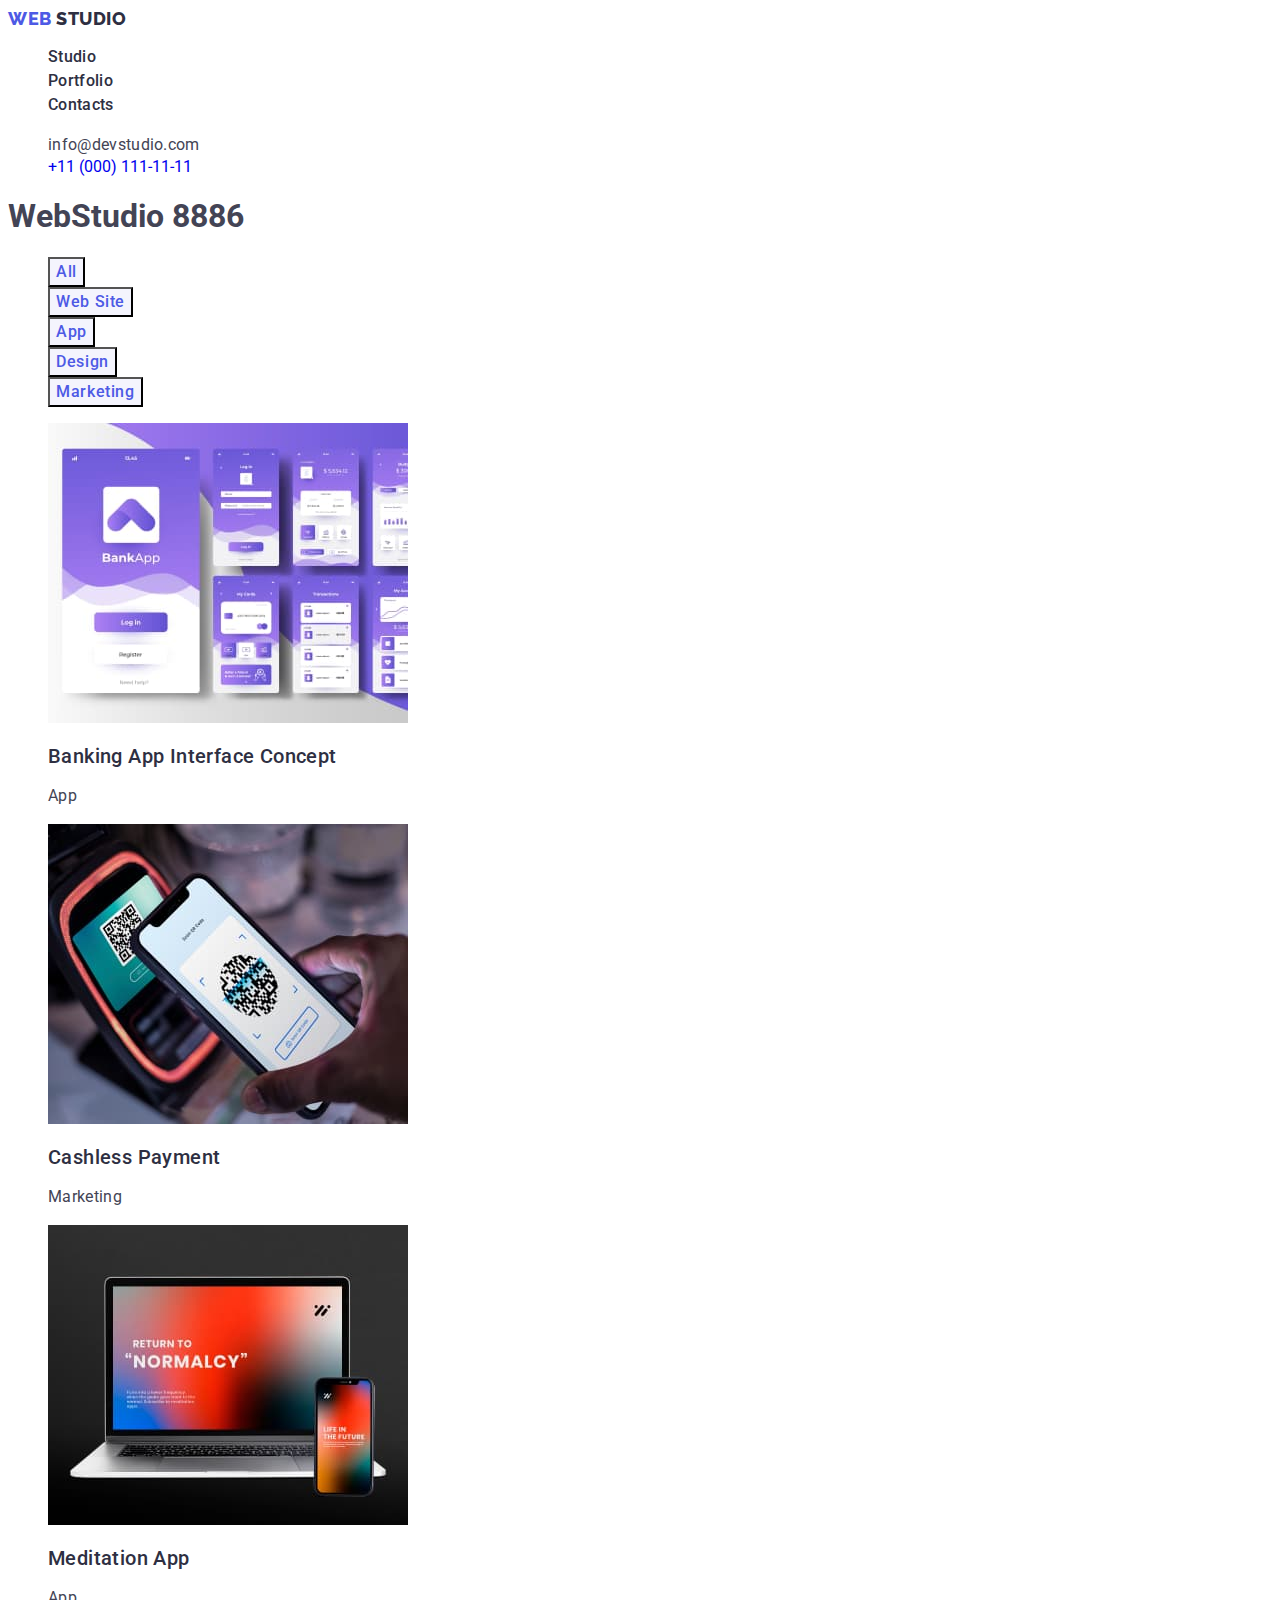
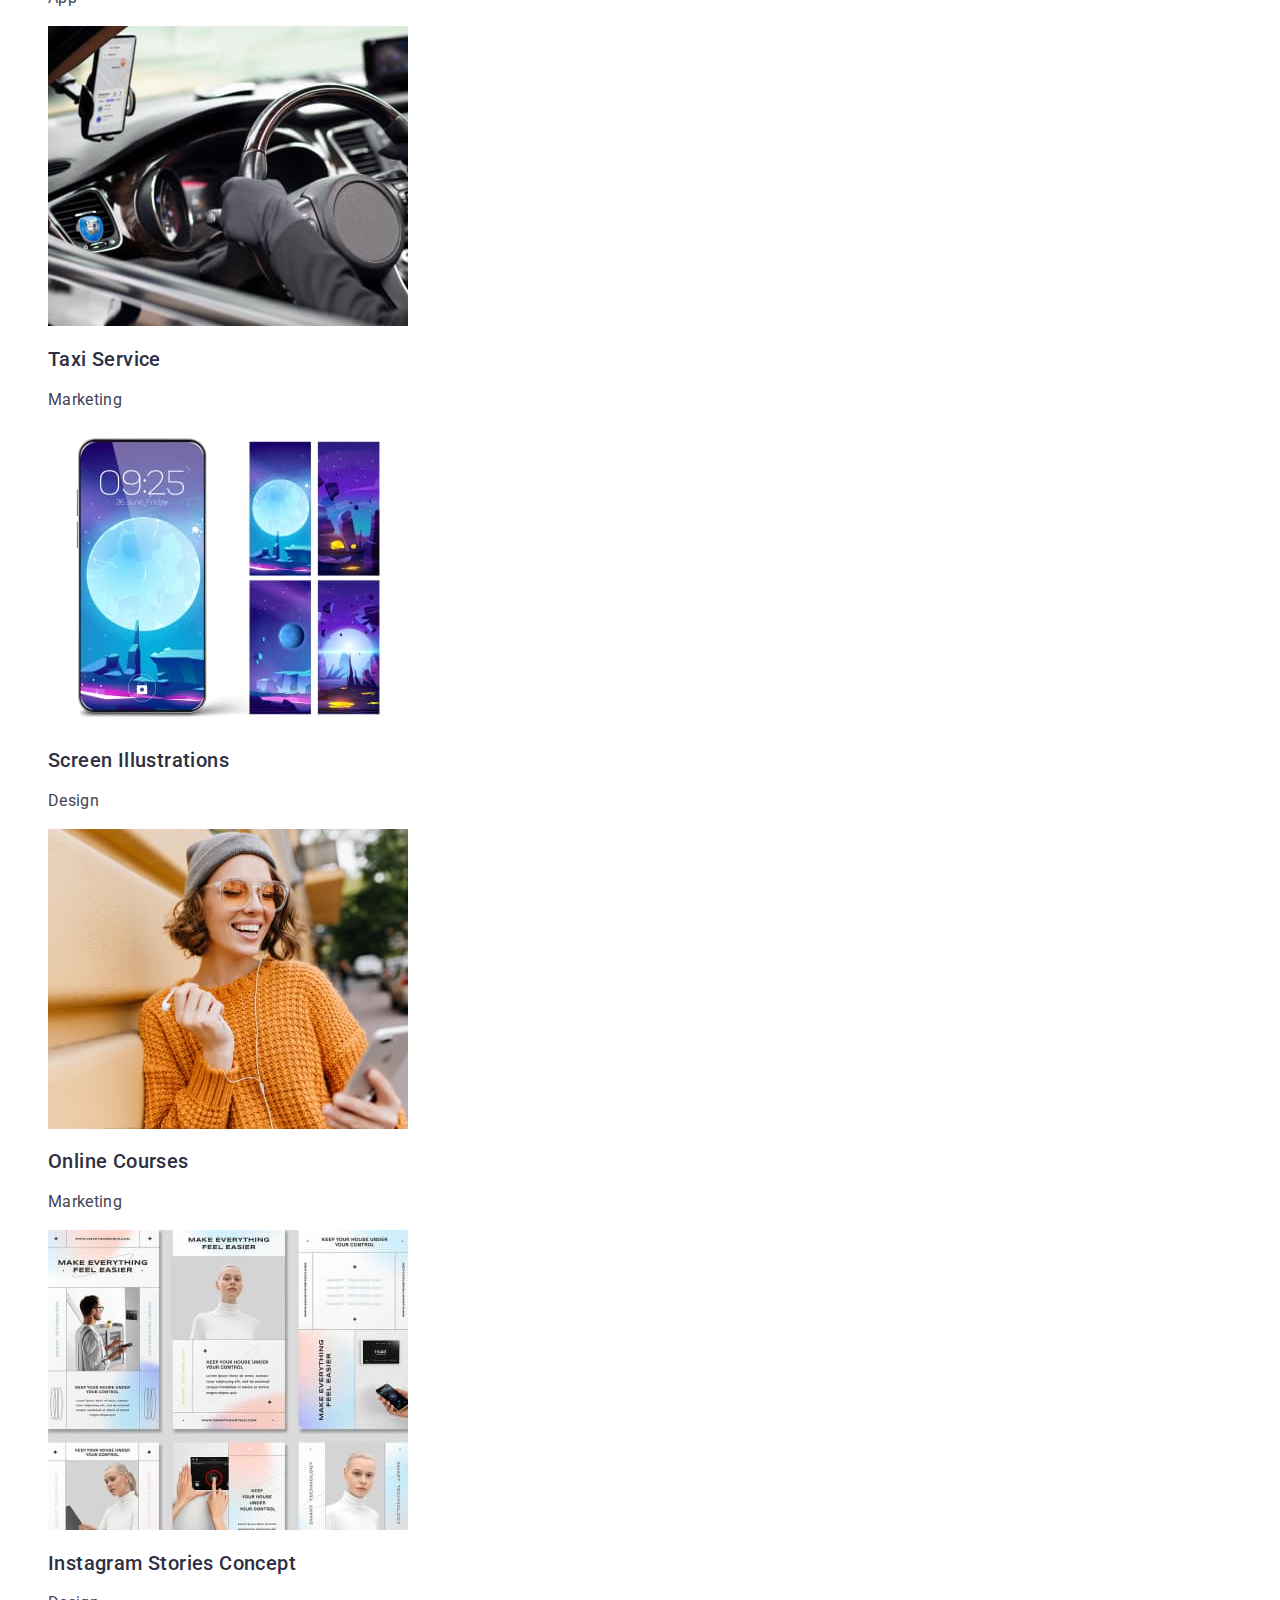
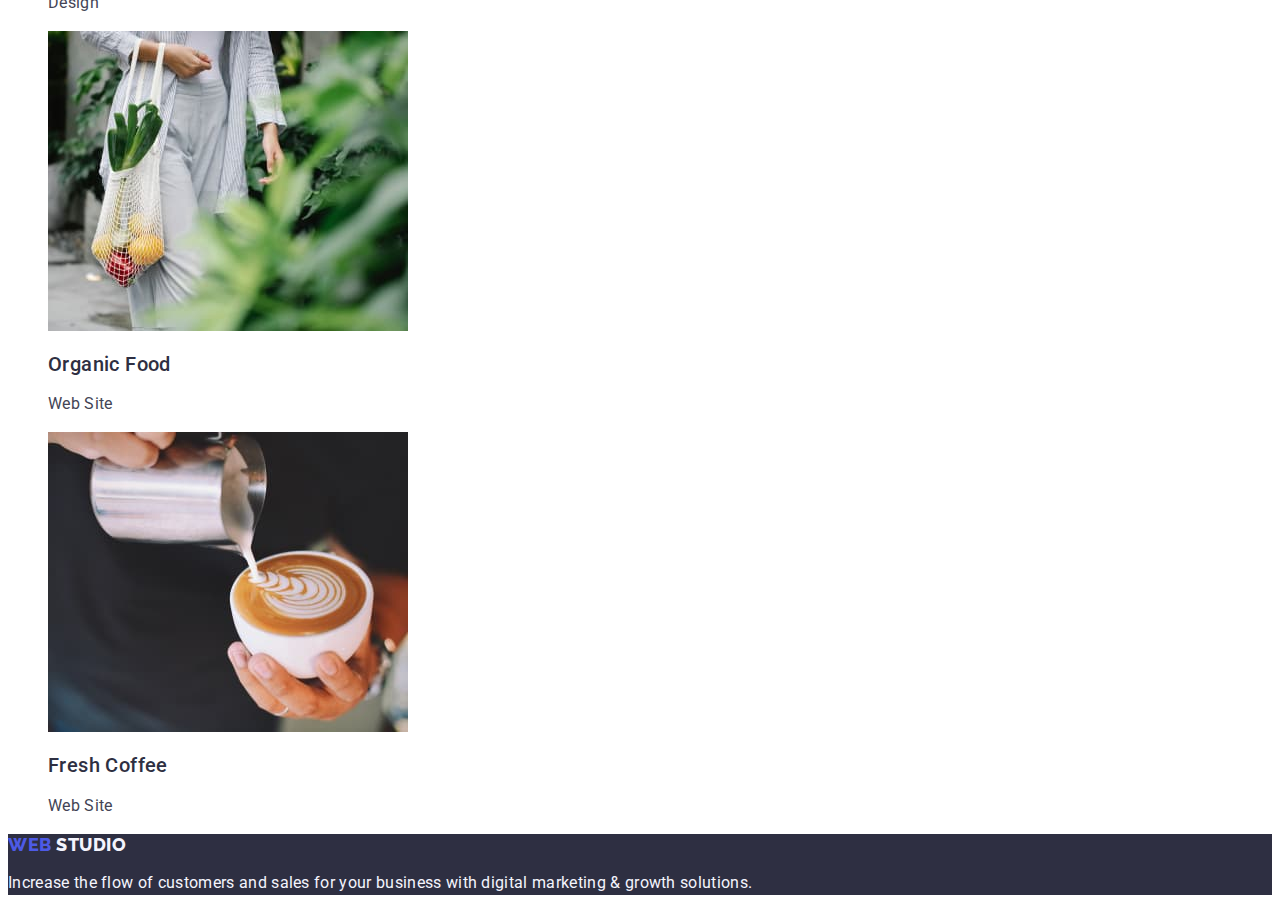
==== portfolio.html @ 1e16ace7 "Initial commit" ====
<!DOCTYPE html>
<html lang="en">
  <head>
    <meta charset="UTF-8" />
    <meta name="viewport" content="width=device-width, initial-scale=1.0" />
    <title>Portfolio</title>
    <link rel="preconnect" href="https://fonts.googleapis.com" />
    <link rel="preconnect" href="https://fonts.gstatic.com" crossorigin />
    <link
      href="https://fonts.googleapis.com/css2?family=Raleway:wght@800&family=Roboto:wght@400;500;700&display=swap"
      rel="stylesheet"
    />
    <link rel="stylesheet" href="./css/styles.css" />
  </head>
  <body>
    <header class="page-heder">
      <nav class="pege-nav">
        <a class="link logo" href="">Web <span class="span">Studio</span></a>
        <ul class="list menu">
          <li class="men-item">
            <a class="link menu-link" href="./index.html">Studio</a>
          </li>
          <li class="men-item">
            <a class="link menu-link" href="./portfolio.html">Portfolio</a>
          </li>
          <li class="men-item">
            <a class="link menu-link" href="">Contacts</a>
          </li>
        </ul>
      </nav>
      <address class="address">
        <ul class="list menu">
          <li>
            <a class="link contact-mail" href="mailto:info@devstudio.com"
              >info@devstudio.com</a
            >
          </li>
          <li>
            <a class="link contact-phone" href="tel:+110001111111"
              >+11 (000) 111-11-11</a
            >
          </li>
        </ul>
      </address>
    </header>

    <main>
      <section>
        <h1>WebStudio 8886</h1>
        <ul class="list">
          <li class="modal">
            <button class="modal-btn" type="button">All</button>
          </li>
          <li class="modal">
            <button class="modal-btn" type="button">Web Site</button>
          </li>
          <li class="modal">
            <button class="modal-btn" type="button">App</button>
          </li>
          <li class="modal">
            <button class="modal-btn" type="button">Design</button>
          </li>
          <li class="modal">
            <button class="modal-btn" type="button">Marketing</button>
          </li>
        </ul>
        <ul class="list">
          <li>
            <a class="link" href=""
              ><img
                src="./images/img12.jpg"
                alt="Banking App Interface Concept"
                width="360"
                height="300"
              />
              <h2 class="abcd">Banking App Interface Concept</h2>
              <p class="abcdef">App</p></a
            >
          </li>
          <li>
            <a class="link" href=""
              ><img
                src="./images/img22.jpg"
                alt="Cashless Payment"
                width="360"
                height="300"
              />
              <h2 class="abcd">Cashless Payment</h2>
              <p class="abcdef">Marketing</p></a
            >
          </li>
          <li>
            <a class="link" href=""
              ><img
                src="./images/img32.jpg"
                alt="Meditation App"
                width="360"
                height="300"
              />
              <h2 class="abcd">Meditation App</h2>
              <p class="abcdef">App</p></a
            >
          </li>
          <li>
            <a class="link" href=""
              ><img
                src="./images/img42.jpg"
                alt="Taxi Service"
                width="360"
                height="300"
              />
              <h2 class="abcd">Taxi Service</h2>
              <p class="abcdef">Marketing</p></a
            >
          </li>
          <li>
            <a class="link" href=""
              ><img
                src="./images/img52.jpg"
                alt="Screen Illustrations"
                width="360"
                height="300"
              />
              <h2 class="abcd">Screen Illustrations</h2>
              <p class="abcdef">Design</p></a
            >
          </li>
          <li>
            <a class="link" href=""
              ><img
                src="./images/img62.jpg"
                alt="Online Courses"
                width="360"
                height="300"
              />
              <h2 class="abcd">Online Courses</h2>
              <p class="abcdef">Marketing</p></a
            >
          </li>
          <li>
            <a class="link" href=""
              ><img
                src="./images/img72.jpg"
                alt="Instagram Stories Concept"
                width="360"
                height="300"
              />
              <h2 class="abcd">Instagram Stories Concept</h2>
              <p class="abcdef">Design</p></a
            >
          </li>
          <li>
            <a class="link" href=""
              ><img
                src="./images/img82.jpg"
                alt="Organic Food"
                width="360"
                height="300"
              />
              <h2 class="abcd">Organic Food</h2>
              <p class="abcdef">Web Site</p></a
            >
          </li>
          <li>
            <a class="link" href=""
              ><img
                src="./images/img92.jpg"
                alt="Fresh Coffee"
                width="360"
                height="300"
              />
              <h2 class="abcd">Fresh Coffee</h2>
              <p class="abcdef">Web Site</p></a
            >
          </li>
        </ul>
      </section>
    </main>

    <footer class="footer-color">
      <a class="link footer-logo" href=""
        >Web <span class="footer-span">Studio</span></a
      >
      <p class="footer-text">
        Increase the flow of customers and sales for your business with digital
        marketing & growth solutions.
      </p>
    </footer>
  </body>
</html>
---- css/styles.css ----
:root {
    --accent-color: #2e2f42;
}

.list {
    list-style: none;
}

.link {
    text-decoration: none;
}

body {
    font-family: Roboto, sans-serif;
    color: var(--slate, #434455);
    background-color: #FFFFFF;
}

.page-heder {
    
}

.page-nav {
     
}

.section-color {
    background: var(--navyblue, #2E2F42);
}

.hhh-van {
    color: var(--white, #FFF);
        text-align: center;
    
        /* Header 1 */
        font-size: 56px;
        font-family: Roboto, sans-serif
        font-weight: 700;
        line-height: 1.07;
        letter-spacing: 1.12px;
}

.button-van {
color: var(--white, #FFF);
    background: var(--iris, #4D5AE5);

    /* Button Text */
    font-family: inherit;
    font-size: 16px;
    font-weight: 500;
    line-height: 1.5;
    letter-spacing: 0.64px;
    cursor: pointer;
      
}

.button-van:hover,
.button-van:focus {
background-color: #404BBF;
}

.hhh-tu {
color: var(--navyblue, #2E2F42);

    /* Header 3 */
    font-size: 20px;
    font-weight: 500;
    line-height: 1.2;
    letter-spacing: 0.4px;
}

.ppp-tu {
color: var(--slate, #434455);

    /* Body */
    font-size: 16px;
    line-height: 1.5;
    letter-spacing: 0.32px;
}

.hhh-fri {
    color: var(--navyblue, #2E2F42);
        text-align: center;
    
        /* Header 2 */
        font-size: 36px;
        font-weight: 700;
        line-height: 1.11;
        letter-spacing: 0.72px;
        text-transform: capitalize;
}

.section-fo {
    background: var(--cloud, #F4F4FD);
}

.foto-color {
        background: var(--white, #FFF);
}

.logo {
color: var(--iris, #4D5AE5);
    font-size: 18px;
    font-family: Raleway, sans-serif;
    font-weight: 800;
    line-height: 1.17;
    letter-spacing: 0.54px;
    text-transform: uppercase;
}

.span {
    color: var(--navyblue, #2E2F42);
        font-size: 18px;
        font-family: Raleway, sans-serif;
        font-weight: 800;
        line-height: 1.17;
        letter-spacing: 0.54px;
        text-transform: uppercase;
}

.menu-item {
color: var(--navyblue, #2E2F42);

    /* Body Medium */
    font-size: 16px;
    font-family: Roboto, sans-serif;
    font-weight: 500;
    line-height: 1.5;
    letter-spacing: 0.32px;
    
}

.address {
    font-style: normal;
}

.menu-link {
    color: var(--navyblue, #2E2F42);
    
        /* Body Medium */
        font-size: 16px;
        font-family: Roboto, sans-serif;
        font-weight: 500;
        line-height: 1.5;
        letter-spacing: 0.32px;
        
}

.link-logo {
color: var(--navyblue, #2E2F42);
    font-size: 18px;
    font-family: Raleway, sans-serif;
    font-weight: 800;
    line-height: 1.5;
    letter-spacing: 0.54px;
    text-transform: uppercase;
}

.contact-mail {
    color: var(--slate, #434455);
    
        /* Body */
        font-size: 16px;
        font-family: Roboto, sans-serif;
        line-height: 1.5;
        letter-spacing: 0.32px;
}

.contact-phon {
    color: var(--slate, #434455);
    
        /* Body */
        font-size: 16px;
        font-family: Roboto;
        line-height: 1.5;
        letter-spacing: 0.32px;
}

.modal-btn {
color: var(--white, #4d5ae5);

    /* Button Text */
    font-family: inherit;
    font-size: 16px;
    font-weight: 500;
    line-height: 1.5;
    letter-spacing: 0.64px;
        background-color: #F4F4FD;
        cursor: pointer;
}

.abcd {
    color: var(--navyblue, #2E2F42);
    
        /* Header 3 */
        font-size: 20px;
        font-family: Roboto;
        font-weight: 500;
        line-height: 1.2;
        letter-spacing: 0.4px;
}

.abcdef {
    color: var(--slate, #434455);
    
        /* Body */
        font-size: 16px;
        font-family: Roboto;
        line-height: 1.5;
        letter-spacing: 0.32px;
}

.footer-color {
    background: var(--navyblue, #2E2F42);
}

.footer-logo {
    color: var(--iris, #4D5AE5);
        font-size: 18px;
        font-family: Raleway, sans-serif;
        font-weight: 800;
        line-height: 1.17;
        letter-spacing: 0.54px;
        text-transform: uppercase;
}

.footer-span {
    color: var(--cloud, #F4F4FD);
        font-size: 18px;
        font-family: Raleway, sans-serif;
        font-weight: 800;
        line-height: 1.17;
        letter-spacing: 0.54px;
        text-transform: uppercase;
}

.footer-text {
    color: var(--cloud, #F4F4FD);
    
        /* Body */
        font-size: 16px;
        font-family: Roboto, sans-serif;
        line-height: 1.5;
        letter-spacing: 0.32px;
}

.modal-btn:hover,
.modal-btn:focus {
    color: #FFFFFF;
    background-color: #404BBF;
    
}

.menu-link:hover,
.menu-link:focus {
    color: #404BBF;
}

.contact-mail:hover,
.contact-mail:focus {
    color: #404BBF;
}
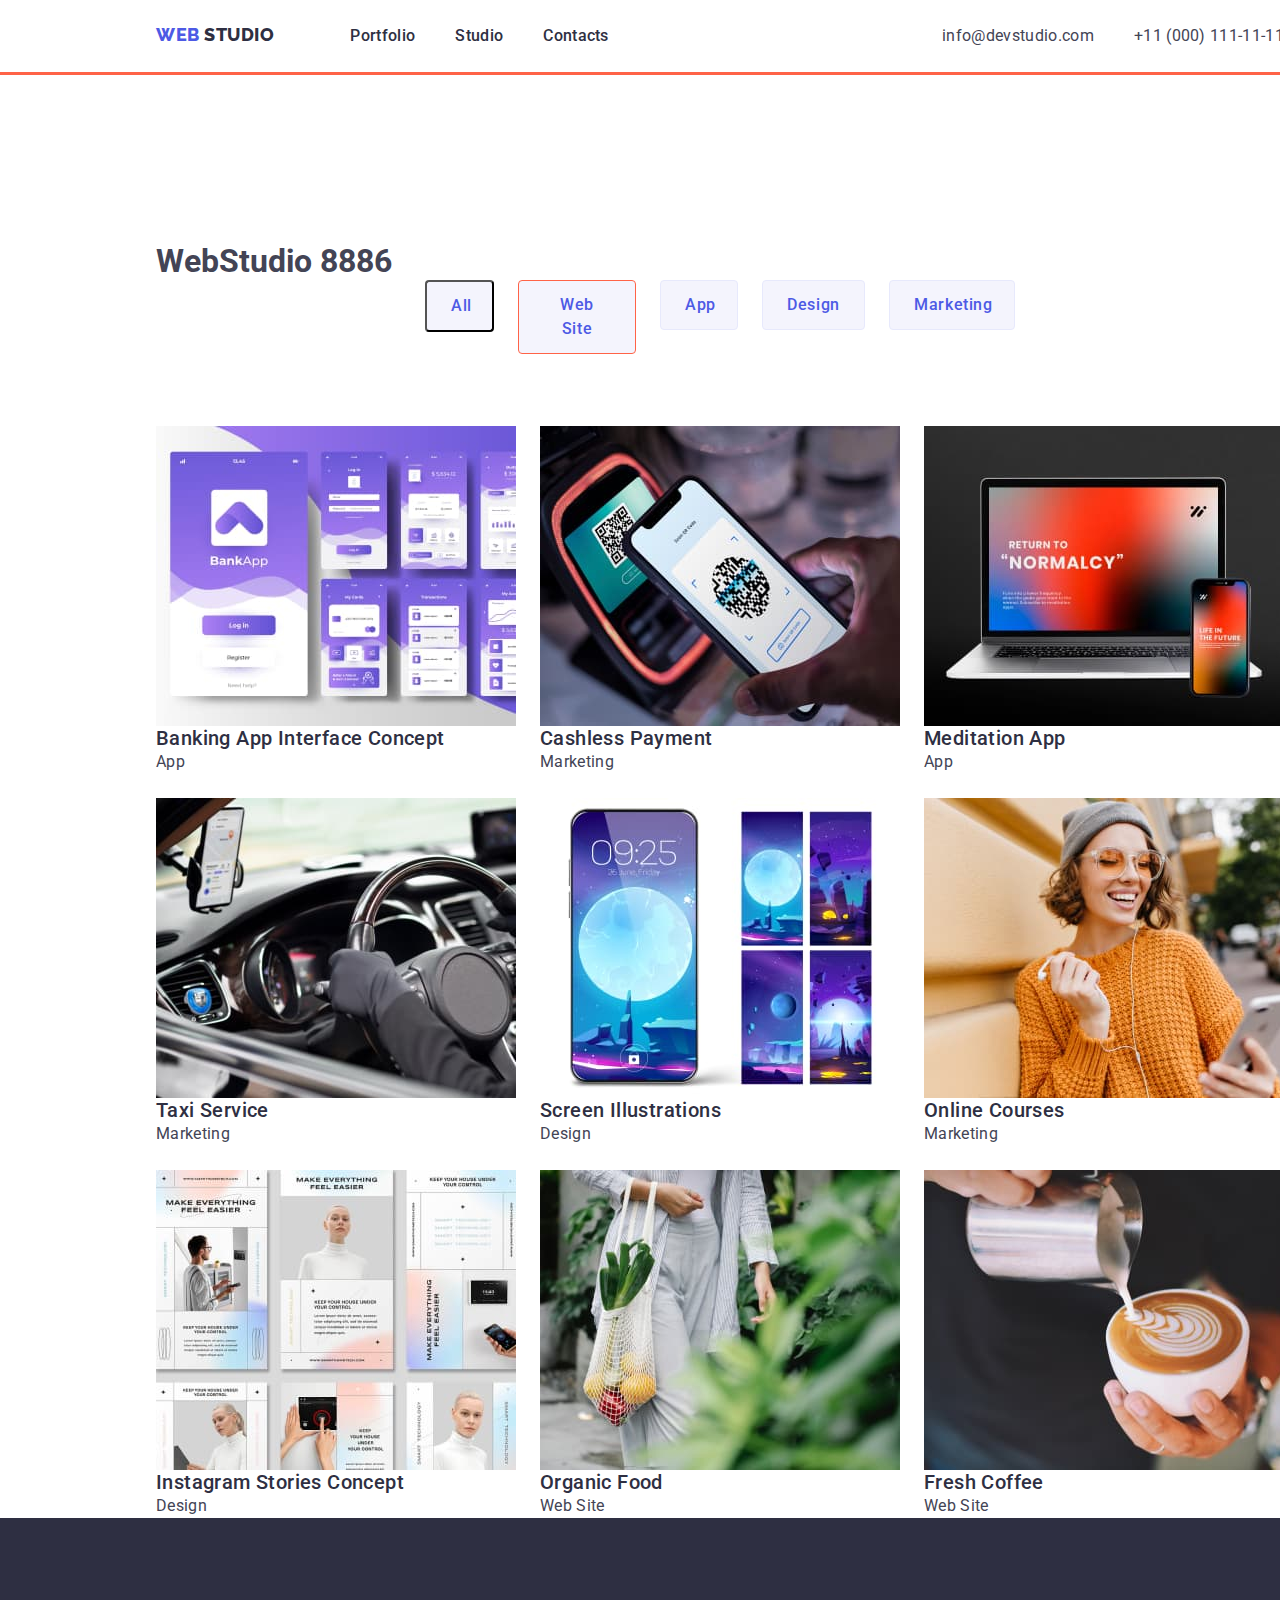
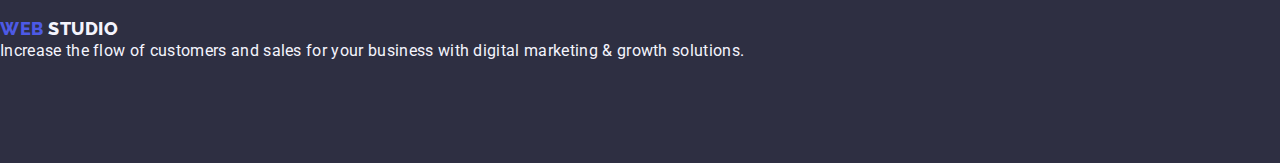
==== commit 68b6fe6e: "Sum 1" ====
--- a/portfolio.html
+++ b/portfolio.html
@@ -7,173 +7,195 @@
     <link rel="preconnect" href="https://fonts.googleapis.com" />
     <link rel="preconnect" href="https://fonts.gstatic.com" crossorigin />
     <link
+      rel="stylesheet"
+      href="https://cdn.jsdelivr.net/npm/modern-normalize@2.0.0/modern-normalize.min.css"
+    />
+    <link
       href="https://fonts.googleapis.com/css2?family=Raleway:wght@800&family=Roboto:wght@400;500;700&display=swap"
       rel="stylesheet"
     />
     <link rel="stylesheet" href="./css/styles.css" />
   </head>
   <body>
-    <header class="page-heder">
-      <nav class="pege-nav">
-        <a class="link logo" href="">Web <span class="span">Studio</span></a>
-        <ul class="list menu">
-          <li class="men-item">
-            <a class="link menu-link" href="./index.html">Studio</a>
-          </li>
-          <li class="men-item">
-            <a class="link menu-link" href="./portfolio.html">Portfolio</a>
-          </li>
-          <li class="men-item">
-            <a class="link menu-link" href="">Contacts</a>
-          </li>
-        </ul>
-      </nav>
-      <address class="address">
-        <ul class="list menu">
-          <li>
-            <a class="link contact-mail" href="mailto:info@devstudio.com"
-              >info@devstudio.com</a
-            >
-          </li>
-          <li>
-            <a class="link contact-phone" href="tel:+110001111111"
-              >+11 (000) 111-11-11</a
-            >
-          </li>
-        </ul>
-      </address>
+    <header class="header">
+      <div class="container">
+        <div class="header-div">
+          <div class="div-nav">
+            <nav class="page-nav">
+              <a class="link logo" href=""
+                >Web <span class="span">Studio</span></a
+              >
+              <ul class="list menu">
+                <li class="menu-item navigaihion">
+                  <a class="link menu-link" href="./portfolio.html"
+                    >Portfolio</a
+                  >
+                </li>
+                <li class="menu-item navigaihion">
+                  <a class="link menu-link" href="./index.html">Studio</a>
+                </li>
+                <li class="menu-item navigaihion">
+                  <a class="link menu-link" href="">Contacts</a>
+                </li>
+              </ul>
+            </nav>
+          </div>
+
+          <div>
+            <address class="address">
+              <ul class="list menu">
+                <li class="navigaihion">
+                  <a class="link contact-mail" href="mailto:info@devstudio.com"
+                    >info@devstudio.com</a
+                  >
+                </li>
+                <li class="navigaihion">
+                  <a class="link contact-mail" href="tel:+110001111111"
+                    >+11 (000) 111-11-11</a
+                  >
+                </li>
+              </ul>
+            </address>
+          </div>
+        </div>
+      </div>
     </header>
 
     <main>
-      <section>
-        <h1>WebStudio 8886</h1>
-        <ul class="list">
-          <li class="modal">
-            <button class="modal-btn" type="button">All</button>
-          </li>
-          <li class="modal">
-            <button class="modal-btn" type="button">Web Site</button>
-          </li>
-          <li class="modal">
-            <button class="modal-btn" type="button">App</button>
-          </li>
-          <li class="modal">
-            <button class="modal-btn" type="button">Design</button>
-          </li>
-          <li class="modal">
-            <button class="modal-btn" type="button">Marketing</button>
-          </li>
-        </ul>
-        <ul class="list">
-          <li>
-            <a class="link" href=""
-              ><img
-                src="./images/img12.jpg"
-                alt="Banking App Interface Concept"
-                width="360"
-                height="300"
-              />
-              <h2 class="abcd">Banking App Interface Concept</h2>
-              <p class="abcdef">App</p></a
-            >
-          </li>
-          <li>
-            <a class="link" href=""
-              ><img
-                src="./images/img22.jpg"
-                alt="Cashless Payment"
-                width="360"
-                height="300"
-              />
-              <h2 class="abcd">Cashless Payment</h2>
-              <p class="abcdef">Marketing</p></a
-            >
-          </li>
-          <li>
-            <a class="link" href=""
-              ><img
-                src="./images/img32.jpg"
-                alt="Meditation App"
-                width="360"
-                height="300"
-              />
-              <h2 class="abcd">Meditation App</h2>
-              <p class="abcdef">App</p></a
-            >
-          </li>
-          <li>
-            <a class="link" href=""
-              ><img
-                src="./images/img42.jpg"
-                alt="Taxi Service"
-                width="360"
-                height="300"
-              />
-              <h2 class="abcd">Taxi Service</h2>
-              <p class="abcdef">Marketing</p></a
-            >
-          </li>
-          <li>
-            <a class="link" href=""
-              ><img
-                src="./images/img52.jpg"
-                alt="Screen Illustrations"
-                width="360"
-                height="300"
-              />
-              <h2 class="abcd">Screen Illustrations</h2>
-              <p class="abcdef">Design</p></a
-            >
-          </li>
-          <li>
-            <a class="link" href=""
-              ><img
-                src="./images/img62.jpg"
-                alt="Online Courses"
-                width="360"
-                height="300"
-              />
-              <h2 class="abcd">Online Courses</h2>
-              <p class="abcdef">Marketing</p></a
-            >
-          </li>
-          <li>
-            <a class="link" href=""
-              ><img
-                src="./images/img72.jpg"
-                alt="Instagram Stories Concept"
-                width="360"
-                height="300"
-              />
-              <h2 class="abcd">Instagram Stories Concept</h2>
-              <p class="abcdef">Design</p></a
-            >
-          </li>
-          <li>
-            <a class="link" href=""
-              ><img
-                src="./images/img82.jpg"
-                alt="Organic Food"
-                width="360"
-                height="300"
-              />
-              <h2 class="abcd">Organic Food</h2>
-              <p class="abcdef">Web Site</p></a
-            >
-          </li>
-          <li>
-            <a class="link" href=""
-              ><img
-                src="./images/img92.jpg"
-                alt="Fresh Coffee"
-                width="360"
-                height="300"
-              />
-              <h2 class="abcd">Fresh Coffee</h2>
-              <p class="abcdef">Web Site</p></a
-            >
-          </li>
-        </ul>
+      <section class="section-foto">
+        <div class="container">
+          <h1>WebStudio 8886</h1>
+          <div>
+            <ul class="list button-list">
+              <li class="modal button-list-mobal">
+                <button class="modal-btn van" type="button">All</button>
+              </li>
+              <li class="modal button-list-mobal">
+                <button class="modal-btn tya" type="button">Web Site</button>
+              </li>
+              <li class="modal button-list-mobal">
+                <button class="modal-btn tru" type="button">App</button>
+              </li>
+              <li class="modal button-list-mobal">
+                <button class="modal-btn foa" type="button">Design</button>
+              </li>
+              <li class="modal button-list-mobal">
+                <button class="modal-btn faif" type="button">Marketing</button>
+              </li>
+            </ul>
+          </div>
+
+          <ul class="list foto-foto">
+            <li>
+              <a class="link" href=""
+                ><img
+                  src="./images/img12.jpg"
+                  alt="Banking App Interface Concept"
+                  width="360"
+                  height="300"
+                />
+                <h2 class="abcd">Banking App Interface Concept</h2>
+                <p class="abcdef">App</p></a
+              >
+            </li>
+            <li>
+              <a class="link" href=""
+                ><img
+                  src="./images/img22.jpg"
+                  alt="Cashless Payment"
+                  width="360"
+                  height="300"
+                />
+                <h2 class="abcd">Cashless Payment</h2>
+                <p class="abcdef">Marketing</p></a
+              >
+            </li>
+            <li>
+              <a class="link" href=""
+                ><img
+                  src="./images/img32.jpg"
+                  alt="Meditation App"
+                  width="360"
+                  height="300"
+                />
+                <h2 class="abcd">Meditation App</h2>
+                <p class="abcdef">App</p></a
+              >
+            </li>
+            <li>
+              <a class="link" href=""
+                ><img
+                  src="./images/img42.jpg"
+                  alt="Taxi Service"
+                  width="360"
+                  height="300"
+                />
+                <h2 class="abcd">Taxi Service</h2>
+                <p class="abcdef">Marketing</p></a
+              >
+            </li>
+            <li>
+              <a class="link" href=""
+                ><img
+                  src="./images/img52.jpg"
+                  alt="Screen Illustrations"
+                  width="360"
+                  height="300"
+                />
+                <h2 class="abcd">Screen Illustrations</h2>
+                <p class="abcdef">Design</p></a
+              >
+            </li>
+            <li>
+              <a class="link" href=""
+                ><img
+                  src="./images/img62.jpg"
+                  alt="Online Courses"
+                  width="360"
+                  height="300"
+                />
+                <h2 class="abcd">Online Courses</h2>
+                <p class="abcdef">Marketing</p></a
+              >
+            </li>
+            <li>
+              <a class="link" href=""
+                ><img
+                  src="./images/img72.jpg"
+                  alt="Instagram Stories Concept"
+                  width="360"
+                  height="300"
+                />
+                <h2 class="abcd">Instagram Stories Concept</h2>
+                <p class="abcdef">Design</p></a
+              >
+            </li>
+            <li>
+              <a class="link" href=""
+                ><img
+                  src="./images/img82.jpg"
+                  alt="Organic Food"
+                  width="360"
+                  height="300"
+                />
+                <h2 class="abcd">Organic Food</h2>
+                <p class="abcdef">Web Site</p></a
+              >
+            </li>
+            <li>
+              <a class="link" href=""
+                ><img
+                  src="./images/img92.jpg"
+                  alt="Fresh Coffee"
+                  width="360"
+                  height="300"
+                />
+                <h2 class="abcd">Fresh Coffee</h2>
+                <p class="abcdef">Web Site</p></a
+              >
+            </li>
+          </ul>
+        </div>
       </section>
     </main>
 
--- a/css/styles.css
+++ b/css/styles.css
@@ -4,28 +4,117 @@
 
 .list {
     list-style: none;
+    
+}
+
+.list-van-van {
+display: flex;
+    justify-content: space-between;
+}
+
+.list-van:not(:last-child) {
+    margin-right: 24px;
 }
 
 .link {
     text-decoration: none;
 }
 
+h1,h2,h3,h4,h5,h6,p {
+    margin-top: 0;
+    margin-bottom: 0;
+}
+
+ul,ol {
+    margin-top: 0;
+    margin-bottom: 0;
+    padding-left: 0;
+}
+
+img {
+    display: block;
+}
+
+button {
+    cursor: pointer;
+}
+
+.header {
+    width: 1440px;
+    border-bottom: 3px solid tomato;
+}
+
+.container {
+    width: 1158px;
+    margin-left: auto;
+    margin-right: auto;
+    padding-left: 15px;
+    padding-right: 15px;
+
+}
 body {
     font-family: Roboto, sans-serif;
     color: var(--slate, #434455);
     background-color: #FFFFFF;
 }
 
+.header-div {
+    display: flex;
+    justify-content: space-between;
+    height: 72px;
+    align-items: center;
+}
+
+.div-nav {
+    display: flex;
+    
+}
+
+
 .page-heder {
     
 }
 
 .page-nav {
+    display: flex;
      
+}
+
+.menu {
+    display: flex;
 }
 
 .section-color {
     background: var(--navyblue, #2E2F42);
+    width: 1440px;
+    height: 600px;
+    padding-top: 188px;
+}
+
+.section-color-text {
+    width: 496px;
+    margin-left: auto;
+    margin-right: auto;
+
+}
+
+.section-fru {
+    width: 1440px;
+}
+
+.section-tu {
+    width: 1440px;
+    padding-top: 120px;
+    padding-bottom: 120px;
+}
+
+.div-section-fru {
+    display: flex;
+    justify-content: space-between;
+}
+
+.div-fru {
+    padding-bottom: 120px;
 }
 
 .hhh-van {
@@ -40,12 +129,23 @@
         letter-spacing: 1.12px;
 }
 
+.div-button {
+    width: 173px;
+margin-left: auto;
+    margin-right: auto;
+    margin-top: 48px;
+}
+
 .button-van {
 color: var(--white, #FFF);
     background: var(--iris, #4D5AE5);
+    width: 173px;
+    height: 59.2px;
+    padding: 16px 32px;
+   
 
     /* Button Text */
-    font-family: inherit;
+    font-family: Roboto;
     font-size: 16px;
     font-weight: 500;
     line-height: 1.5;
@@ -59,8 +159,21 @@
 background-color: #404BBF;
 }
 
+.div-fo {
+    display: flex;
+    justify-content: space-between;
+}
+
+.div-text {
+
+    margin-left: auto;
+    margin-right: auto;
+    
+}
+
 .hhh-tu {
 color: var(--navyblue, #2E2F42);
+text-align: center;
 
     /* Header 3 */
     font-size: 20px;
@@ -71,6 +184,7 @@
 
 .ppp-tu {
 color: var(--slate, #434455);
+text-align: center;
 
     /* Body */
     font-size: 16px;
@@ -81,6 +195,10 @@
 .hhh-fri {
     color: var(--navyblue, #2E2F42);
         text-align: center;
+        width: 330px;
+        margin-left: auto;
+        margin-right: auto;
+        margin-bottom: 72px;
     
         /* Header 2 */
         font-size: 36px;
@@ -91,7 +209,10 @@
 }
 
 .section-fo {
+    width: 1440px;
     background: var(--cloud, #F4F4FD);
+    padding-bottom: 120px;
+    padding-top: 120px;
 }
 
 .foto-color {
@@ -109,6 +230,7 @@
 }
 
 .span {
+    margin-right: 76px;
     color: var(--navyblue, #2E2F42);
         font-size: 18px;
         font-family: Raleway, sans-serif;
@@ -144,6 +266,10 @@
         line-height: 1.5;
         letter-spacing: 0.32px;
         
+}
+
+.navigaihion:not(:last-child) {
+    margin-right: 40px;
 }
 
 .link-logo {
@@ -180,7 +306,7 @@
 color: var(--white, #4d5ae5);
 
     /* Button Text */
-    font-family: inherit;
+    font-family: Roboto, sans-serif;
     font-size: 16px;
     font-weight: 500;
     line-height: 1.5;
@@ -211,7 +337,10 @@
 }
 
 .footer-color {
+    width: 1440px;
     background: var(--navyblue, #2E2F42);
+    padding-top: 100px;
+    padding-bottom: 100px;
 }
 
 .footer-logo {
@@ -234,6 +363,16 @@
         text-transform: uppercase;
 }
 
+.div-footer-text {
+ width: 264px;
+ margin-top: 16px;
+}
+
+.foto {
+    margin-top: 32px;
+    margin-bottom: 32px;
+}
+
 .footer-text {
     color: var(--cloud, #F4F4FD);
     
@@ -259,4 +398,64 @@
 .contact-mail:hover,
 .contact-mail:focus {
     color: #404BBF;
-}+}
+
+.section-foto {
+    width: 1440px;
+    padding-top: 168px;
+}
+
+.button-list {
+    display: flex;
+    justify-content: center;
+}
+
+.button-list-mobal:not(:last-child) {
+    margin-right: 24px;
+}
+
+.van {
+    width: 69px;
+    padding: 12px 24px;
+    border-radius: 4px;
+}
+.tya {
+    width: 118px;
+    padding: 12px 24px;
+    border: 1px solid tomato;
+    border-radius: 4px;
+}
+
+.tru {
+    width: 78px;
+    padding: 12px 24px;
+    border-radius: 4px;
+        border: 1px solid var(--cornflower, #E7E9FC);
+}
+
+.foa {
+    width: 103px;
+    padding: 12px 24px;
+    border-radius: 4px;
+        border: 1px solid var(--cornflower, #E7E9FC);
+}
+
+.faif {
+    width: 126px;
+    padding: 12px 24px;
+    border-radius: 4px;
+        border: 1px solid var(--cornflower, #E7E9FC);
+
+}
+
+.modal {
+    margin-bottom: 72px;
+}
+
+.foto-foto {
+    display: flex;
+    flex-wrap: wrap;
+    gap: 24px;
+}
+
+
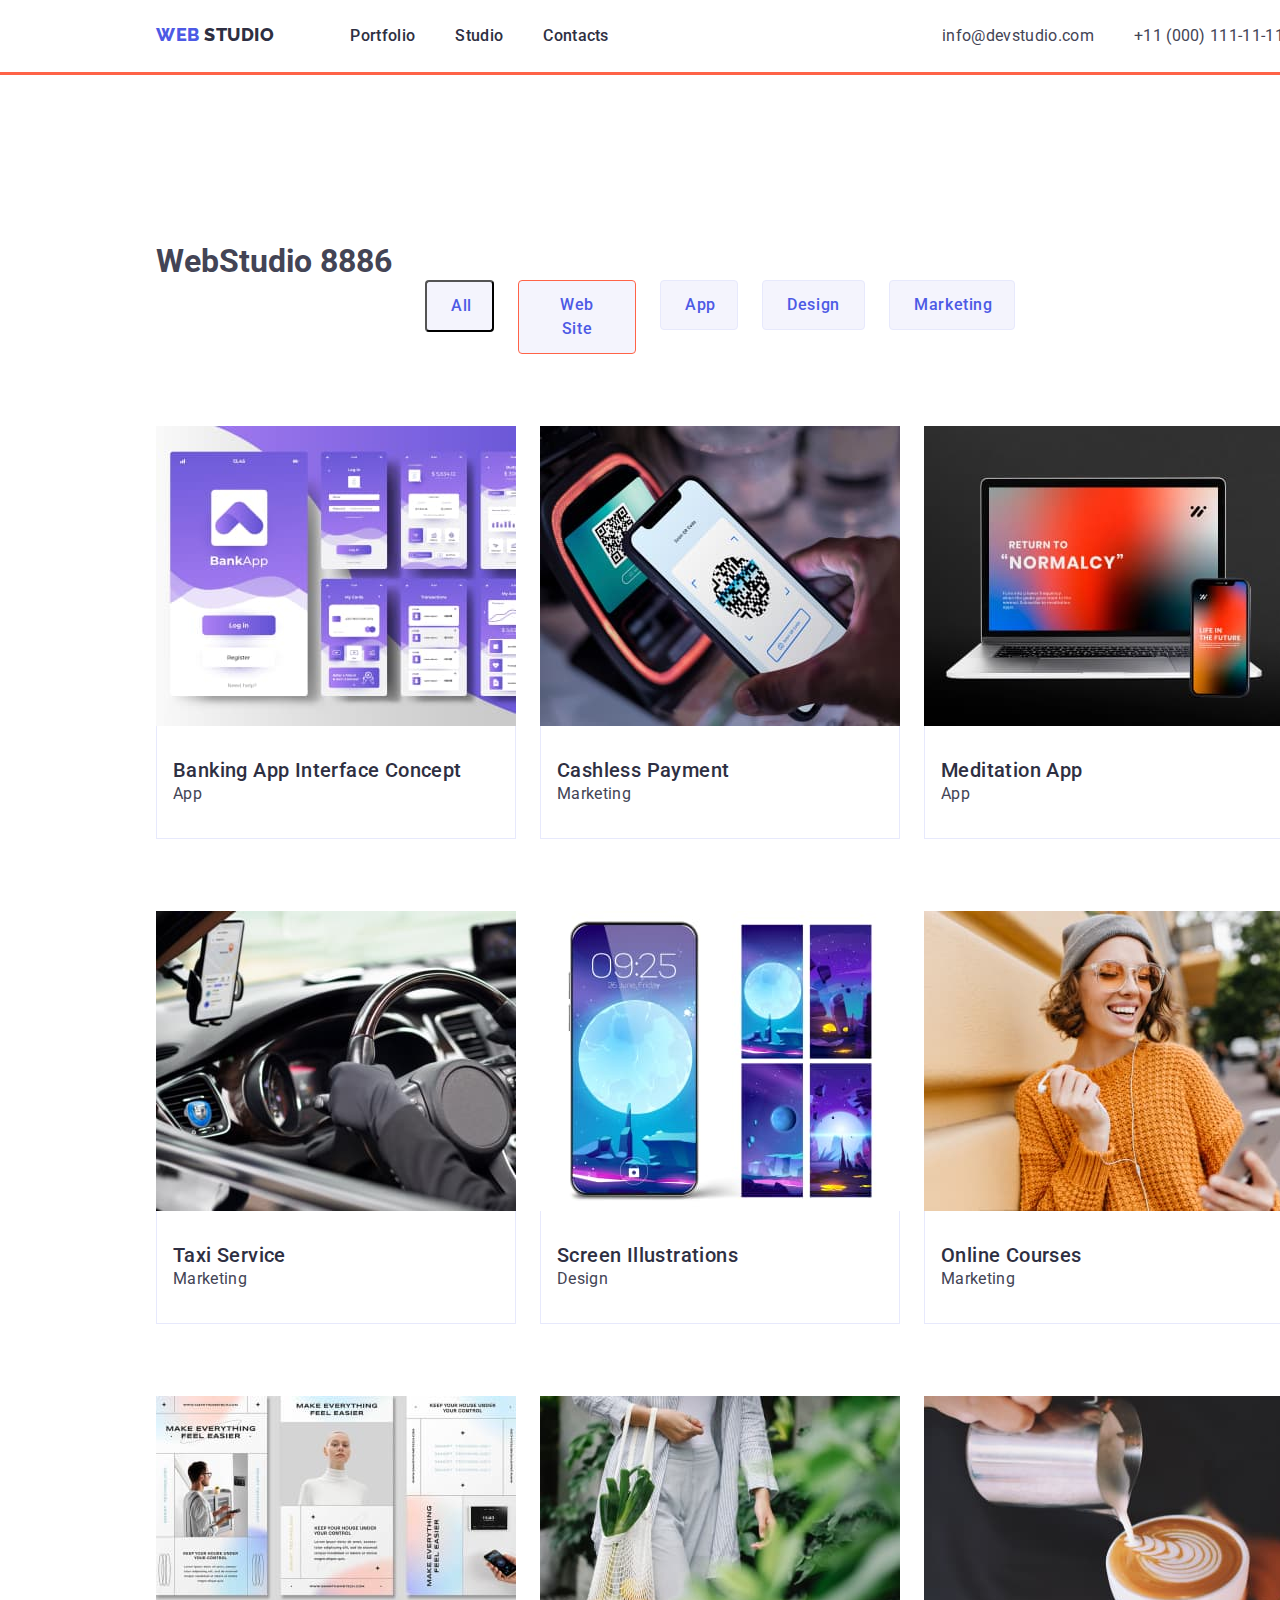
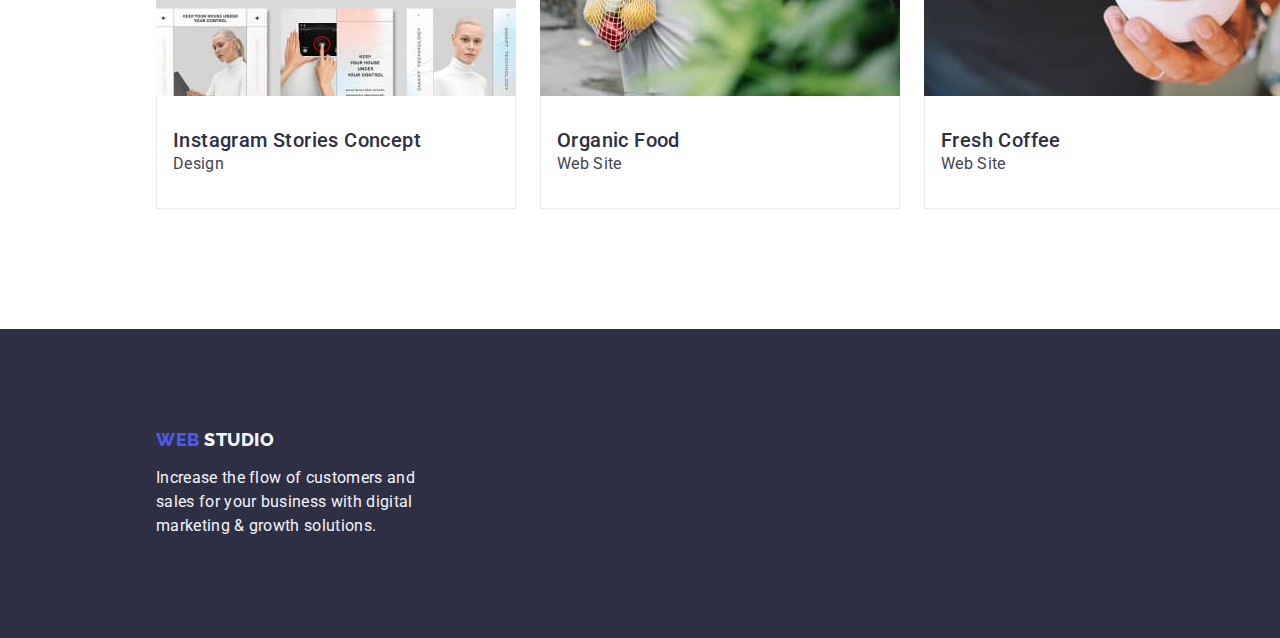
==== commit 8bfb243a: "Sum 2" ====
--- a/portfolio.html
+++ b/portfolio.html
@@ -86,7 +86,7 @@
           </div>
 
           <ul class="list foto-foto">
-            <li>
+            <li class="list-foto link-foto-o">
               <a class="link" href=""
                 ><img
                   src="./images/img12.jpg"
@@ -94,11 +94,13 @@
                   width="360"
                   height="300"
                 />
-                <h2 class="abcd">Banking App Interface Concept</h2>
-                <p class="abcdef">App</p></a
-              >
-            </li>
-            <li>
+                <div class="div-abcd">
+                  <h2 class="abcd">Banking App Interface Concept</h2>
+                  <p class="abcdef">App</p>
+                </div>
+              </a>
+            </li>
+            <li class="list-foto link-foto-o">
               <a class="link" href=""
                 ><img
                   src="./images/img22.jpg"
@@ -106,11 +108,13 @@
                   width="360"
                   height="300"
                 />
-                <h2 class="abcd">Cashless Payment</h2>
-                <p class="abcdef">Marketing</p></a
-              >
-            </li>
-            <li>
+                <div class="div-abcd">
+                  <h2 class="abcd">Cashless Payment</h2>
+                  <p class="abcdef">Marketing</p>
+                </div>
+              </a>
+            </li>
+            <li class="list-foto link-foto-o">
               <a class="link" href=""
                 ><img
                   src="./images/img32.jpg"
@@ -118,11 +122,13 @@
                   width="360"
                   height="300"
                 />
-                <h2 class="abcd">Meditation App</h2>
-                <p class="abcdef">App</p></a
-              >
-            </li>
-            <li>
+                <div class="div-abcd">
+                  <h2 class="abcd">Meditation App</h2>
+                  <p class="abcdef">App</p>
+                </div>
+              </a>
+            </li>
+            <li class="list-foto link-foto-o">
               <a class="link" href=""
                 ><img
                   src="./images/img42.jpg"
@@ -130,11 +136,13 @@
                   width="360"
                   height="300"
                 />
-                <h2 class="abcd">Taxi Service</h2>
-                <p class="abcdef">Marketing</p></a
-              >
-            </li>
-            <li>
+                <div class="div-abcd">
+                  <h2 class="abcd">Taxi Service</h2>
+                  <p class="abcdef">Marketing</p>
+                </div>
+              </a>
+            </li>
+            <li class="list-foto link-foto-o">
               <a class="link" href=""
                 ><img
                   src="./images/img52.jpg"
@@ -142,11 +150,13 @@
                   width="360"
                   height="300"
                 />
-                <h2 class="abcd">Screen Illustrations</h2>
-                <p class="abcdef">Design</p></a
-              >
-            </li>
-            <li>
+                <div class="div-abcd">
+                  <h2 class="abcd">Screen Illustrations</h2>
+                  <p class="abcdef">Design</p>
+                </div>
+              </a>
+            </li>
+            <li class="list-foto link-foto-o">
               <a class="link" href=""
                 ><img
                   src="./images/img62.jpg"
@@ -154,11 +164,13 @@
                   width="360"
                   height="300"
                 />
-                <h2 class="abcd">Online Courses</h2>
-                <p class="abcdef">Marketing</p></a
-              >
-            </li>
-            <li>
+                <div class="div-abcd">
+                  <h2 class="abcd">Online Courses</h2>
+                  <p class="abcdef">Marketing</p>
+                </div>
+              </a>
+            </li>
+            <li class="list-foto link-foto-o">
               <a class="link" href=""
                 ><img
                   src="./images/img72.jpg"
@@ -166,11 +178,13 @@
                   width="360"
                   height="300"
                 />
-                <h2 class="abcd">Instagram Stories Concept</h2>
-                <p class="abcdef">Design</p></a
-              >
-            </li>
-            <li>
+                <div class="div-abcd">
+                  <h2 class="abcd">Instagram Stories Concept</h2>
+                  <p class="abcdef">Design</p>
+                </div>
+              </a>
+            </li>
+            <li class="list-foto link-foto-o">
               <a class="link" href=""
                 ><img
                   src="./images/img82.jpg"
@@ -178,11 +192,13 @@
                   width="360"
                   height="300"
                 />
-                <h2 class="abcd">Organic Food</h2>
-                <p class="abcdef">Web Site</p></a
-              >
-            </li>
-            <li>
+                <div class="div-abcd">
+                  <h2 class="abcd">Organic Food</h2>
+                  <p class="abcdef">Web Site</p>
+                </div>
+              </a>
+            </li>
+            <li class="list-foto link-foto-o">
               <a class="link" href=""
                 ><img
                   src="./images/img92.jpg"
@@ -190,9 +206,11 @@
                   width="360"
                   height="300"
                 />
-                <h2 class="abcd">Fresh Coffee</h2>
-                <p class="abcdef">Web Site</p></a
-              >
+                <div class="div-abcd">
+                  <h2 class="abcd">Fresh Coffee</h2>
+                  <p class="abcdef">Web Site</p>
+                </div>
+              </a>
             </li>
           </ul>
         </div>
@@ -200,13 +218,17 @@
     </main>
 
     <footer class="footer-color">
-      <a class="link footer-logo" href=""
-        >Web <span class="footer-span">Studio</span></a
-      >
-      <p class="footer-text">
-        Increase the flow of customers and sales for your business with digital
-        marketing & growth solutions.
-      </p>
+      <div class="container">
+        <a class="link footer-logo" href=""
+          >Web <span class="footer-span">Studio</span></a
+        >
+        <div class="div-footer-text">
+          <p class="footer-text">
+            Increase the flow of customers and sales for your business with
+            digital marketing & growth solutions.
+          </p>
+        </div>
+      </div>
     </footer>
   </body>
 </html>
--- a/css/styles.css
+++ b/css/styles.css
@@ -458,4 +458,18 @@
     gap: 24px;
 }
 
-
+.list-foto:nth-child(n+7) {
+    margin-bottom: 120px;
+}
+
+.link-foto-o:nth-child(-n+6) {
+    margin-bottom: 48px;
+}
+
+.div-abcd {
+    padding: 32px 16px;
+    border-bottom: 1px solid var(--cornflower, #E7E9FC);
+    border-left: 1px solid var(--cornflower, #E7E9FC);
+    border-right: 1px solid var(--cornflower, #E7E9FC);
+}
+
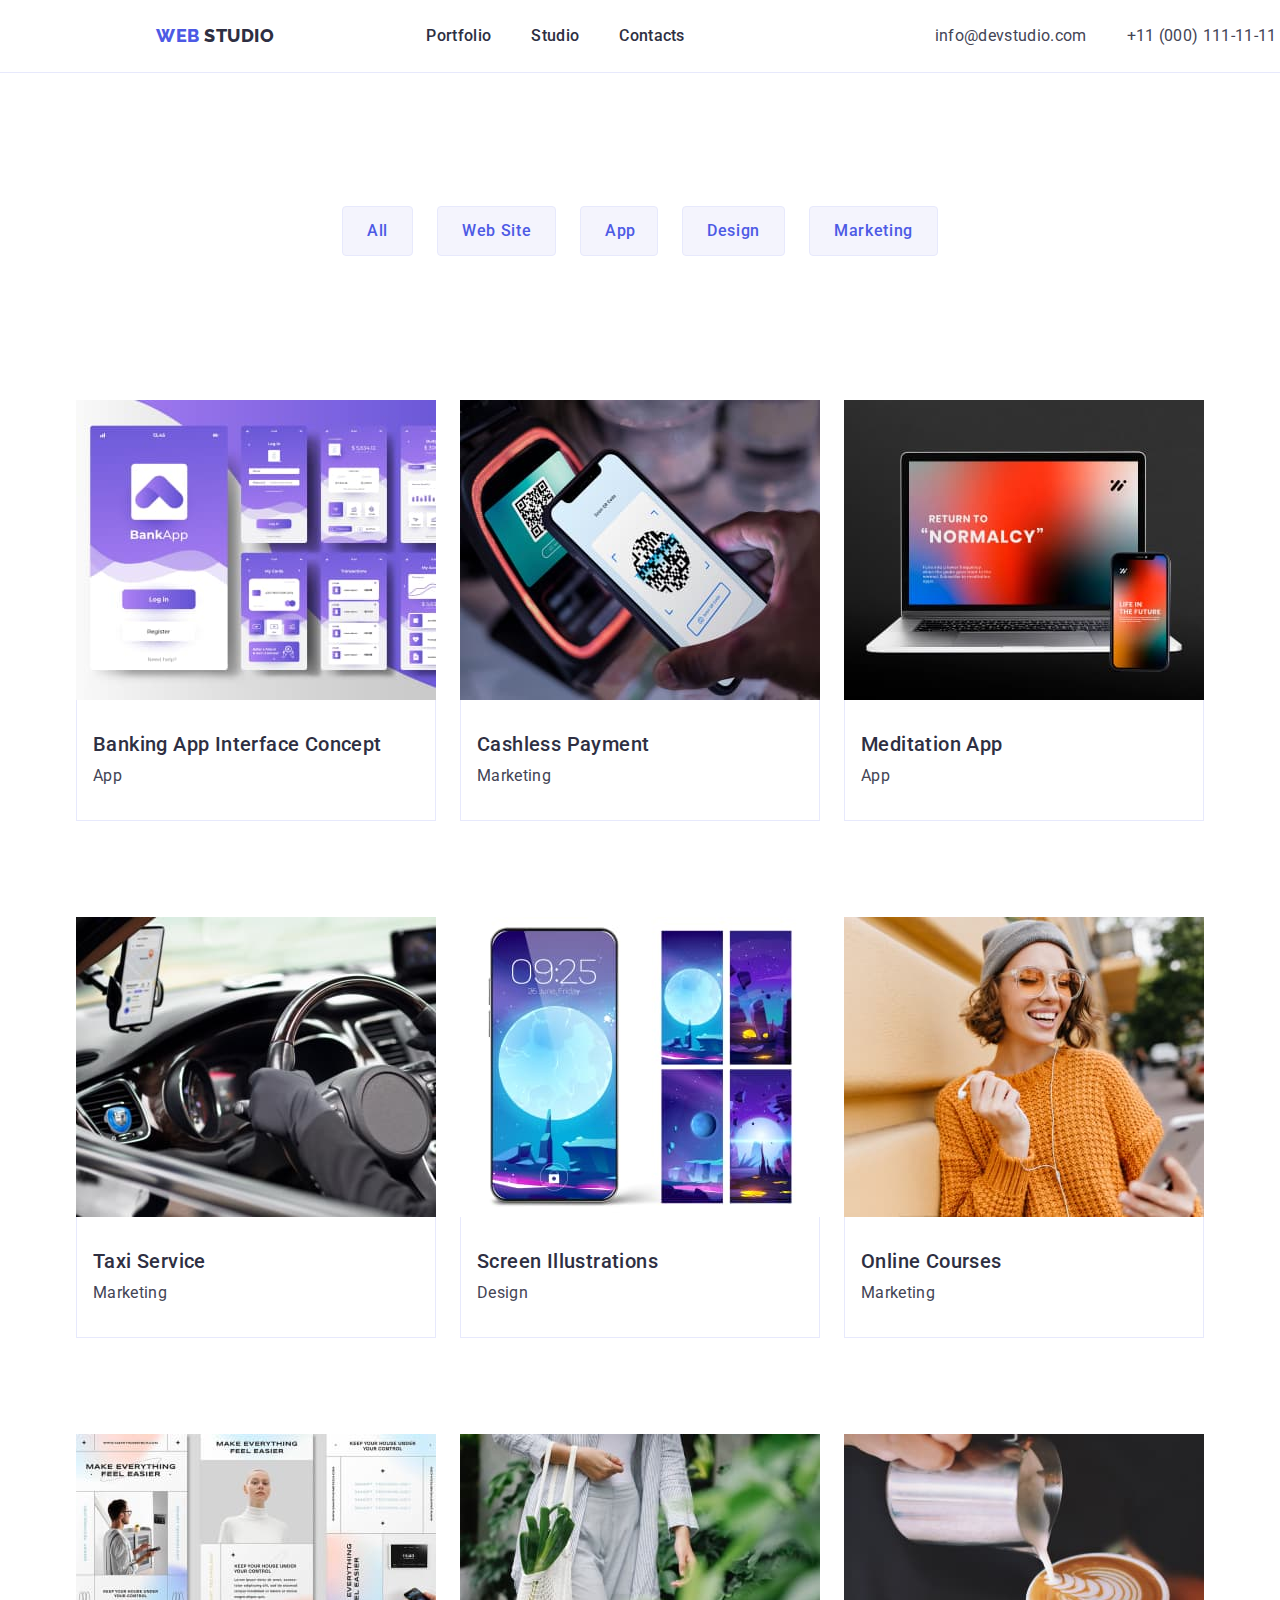
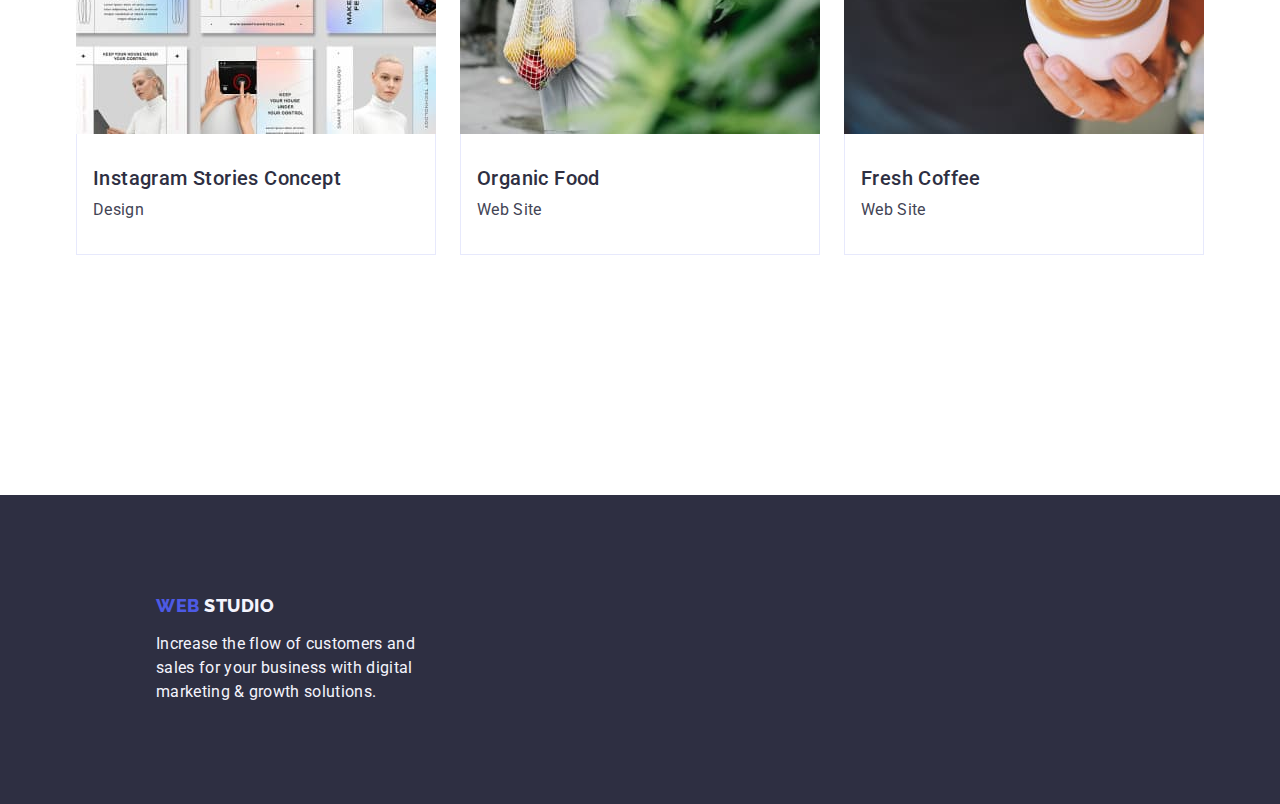
==== commit 17060eec: "Sum 6" ====
--- a/portfolio.html
+++ b/portfolio.html
@@ -18,72 +18,61 @@
   </head>
   <body>
     <header class="header">
-      <div class="container">
-        <div class="header-div">
-          <div class="div-nav">
-            <nav class="page-nav">
-              <a class="link logo" href=""
-                >Web <span class="span">Studio</span></a
+      <div class="container container-header">
+        <nav class="page-nav">
+          <a class="link logo" href="">Web <span class="span">Studio</span></a>
+          <ul class="list menu">
+            <li class="menu-item">
+              <a class="link menu-link" href="./portfolio.html">Portfolio</a>
+            </li>
+            <li class="menu-item">
+              <a class="link menu-link" href="./index.html">Studio</a>
+            </li>
+            <li class="menu-item">
+              <a class="link menu-link" href="">Contacts</a>
+            </li>
+          </ul>
+        </nav>
+
+        <address class="address">
+          <ul class="list list-address">
+            <li class="address-list">
+              <a class="link contact-mail" href="mailto:info@devstudio.com"
+                >info@devstudio.com</a
               >
-              <ul class="list menu">
-                <li class="menu-item navigaihion">
-                  <a class="link menu-link" href="./portfolio.html"
-                    >Portfolio</a
-                  >
-                </li>
-                <li class="menu-item navigaihion">
-                  <a class="link menu-link" href="./index.html">Studio</a>
-                </li>
-                <li class="menu-item navigaihion">
-                  <a class="link menu-link" href="">Contacts</a>
-                </li>
-              </ul>
-            </nav>
-          </div>
-
-          <div>
-            <address class="address">
-              <ul class="list menu">
-                <li class="navigaihion">
-                  <a class="link contact-mail" href="mailto:info@devstudio.com"
-                    >info@devstudio.com</a
-                  >
-                </li>
-                <li class="navigaihion">
-                  <a class="link contact-mail" href="tel:+110001111111"
-                    >+11 (000) 111-11-11</a
-                  >
-                </li>
-              </ul>
-            </address>
-          </div>
-        </div>
+            </li>
+            <li class="address-list">
+              <a class="link contact-mail" href="tel:+110001111111"
+                >+11 (000) 111-11-11</a
+              >
+            </li>
+          </ul>
+        </address>
       </div>
     </header>
 
     <main>
       <section class="section-foto">
         <div class="container">
-          <h1>WebStudio 8886</h1>
-          <div>
-            <ul class="list button-list">
-              <li class="modal button-list-mobal">
-                <button class="modal-btn van" type="button">All</button>
-              </li>
-              <li class="modal button-list-mobal">
-                <button class="modal-btn tya" type="button">Web Site</button>
-              </li>
-              <li class="modal button-list-mobal">
-                <button class="modal-btn tru" type="button">App</button>
-              </li>
-              <li class="modal button-list-mobal">
-                <button class="modal-btn foa" type="button">Design</button>
-              </li>
-              <li class="modal button-list-mobal">
-                <button class="modal-btn faif" type="button">Marketing</button>
-              </li>
-            </ul>
-          </div>
+          <h1 class="webstudio">WebStudio 8886</h1>
+
+          <ul class="list button-list">
+            <li class="modal button-list-mobal">
+              <button class="modal-btn" type="button">All</button>
+            </li>
+            <li class="modal button-list-mobal">
+              <button class="modal-btn" type="button">Web Site</button>
+            </li>
+            <li class="modal button-list-mobal">
+              <button class="modal-btn tru" type="button">App</button>
+            </li>
+            <li class="modal button-list-mobal">
+              <button class="modal-btn" type="button">Design</button>
+            </li>
+            <li class="modal button-list-mobal">
+              <button class="modal-btn" type="button">Marketing</button>
+            </li>
+          </ul>
 
           <ul class="list foto-foto">
             <li class="list-foto link-foto-o">
@@ -222,12 +211,11 @@
         <a class="link footer-logo" href=""
           >Web <span class="footer-span">Studio</span></a
         >
-        <div class="div-footer-text">
-          <p class="footer-text">
-            Increase the flow of customers and sales for your business with
-            digital marketing & growth solutions.
-          </p>
-        </div>
+
+        <p class="footer-text">
+          Increase the flow of customers and sales for your business with
+          digital marketing & growth solutions.
+        </p>
       </div>
     </footer>
   </body>
--- a/css/styles.css
+++ b/css/styles.css
@@ -9,11 +9,11 @@
 
 .list-van-van {
 display: flex;
-    justify-content: space-between;
-}
-
-.list-van:not(:last-child) {
-    margin-right: 24px;
+gap: 24px;
+}
+
+.list-van {
+    width: calc((100% - 72px) / 4);
 }
 
 .link {
@@ -41,7 +41,7 @@
 
 .header {
     width: 1440px;
-    border-bottom: 3px solid tomato;
+    border-bottom: 1px solid #e7e9fc;
 }
 
 .container {
@@ -52,6 +52,12 @@
     padding-right: 15px;
 
 }
+
+.container-header {
+    display: flex;
+}
+
+
 body {
     font-family: Roboto, sans-serif;
     color: var(--slate, #434455);
@@ -65,40 +71,30 @@
     align-items: center;
 }
 
-.div-nav {
-    display: flex;
-    
-}
-
-
-.page-heder {
-    
-}
+
 
 .page-nav {
     display: flex;
+    align-items: center;
+    padding: 24px 0;
      
 }
 
 .menu {
     display: flex;
+    gap: 40px;
 }
 
 .section-color {
     background: var(--navyblue, #2E2F42);
     width: 1440px;
     height: 600px;
-    padding-top: 188px;
-}
-
-.section-color-text {
-    width: 496px;
-    margin-left: auto;
-    margin-right: auto;
-
-}
+    padding: 188px 0;
+}
+
 
 .section-fru {
+    padding-bottom: 120px;
     width: 1440px;
 }
 
@@ -108,14 +104,20 @@
     padding-bottom: 120px;
 }
 
+.webstudio {
+    visibility: hidden;
+}
+
 .div-section-fru {
     display: flex;
-    justify-content: space-between;
-}
-
-.div-fru {
-    padding-bottom: 120px;
-}
+    gap: 24px;
+}
+
+.div-sction {
+    width:calc(100% -48px)/3;
+}
+
+
 
 .hhh-van {
     color: var(--white, #FFF);
@@ -127,6 +129,8 @@
         font-weight: 700;
         line-height: 1.07;
         letter-spacing: 1.12px;
+        max-width: 496px;
+        margin: 0 auto;
 }
 
 .div-button {
@@ -139,9 +143,13 @@
 .button-van {
 color: var(--white, #FFF);
     background: var(--iris, #4D5AE5);
-    width: 173px;
-    height: 59.2px;
     padding: 16px 32px;
+    display: block;
+    min-width: 169px;
+    height: 56px;
+    border: none;
+    border-radius: 4px;
+    margin: 48px auto;
    
 
     /* Button Text */
@@ -161,7 +169,7 @@
 
 .div-fo {
     display: flex;
-    justify-content: space-between;
+    gap: 24px;
 }
 
 .div-text {
@@ -174,6 +182,7 @@
 .hhh-tu {
 color: var(--navyblue, #2E2F42);
 text-align: center;
+margin-bottom: 8px;
 
     /* Header 3 */
     font-size: 20px;
@@ -217,6 +226,9 @@
 
 .foto-color {
         background: var(--white, #FFF);
+        width:calc((100% - 72px) / 4);
+        border-radius: 0px 0px 4px 4px;
+
 }
 
 .logo {
@@ -227,6 +239,7 @@
     line-height: 1.17;
     letter-spacing: 0.54px;
     text-transform: uppercase;
+    margin-right: 76px;
 }
 
 .span {
@@ -256,6 +269,17 @@
     font-style: normal;
 }
 
+.list-address {
+    display: flex;
+    gap: 40px;
+    margin-left: 250px;
+}
+
+.address-list {
+    padding: 24px 0;
+    justify-content: space-between;
+}
+
 .menu-link {
     color: var(--navyblue, #2E2F42);
     
@@ -268,9 +292,6 @@
         
 }
 
-.navigaihion:not(:last-child) {
-    margin-right: 40px;
-}
 
 .link-logo {
 color: var(--navyblue, #2E2F42);
@@ -304,6 +325,9 @@
 
 .modal-btn {
 color: var(--white, #4d5ae5);
+padding: 12px 24px;
+border: 1px solid #e7e9fc;
+border-radius: 4px;
 
     /* Button Text */
     font-family: Roboto, sans-serif;
@@ -324,6 +348,7 @@
         font-weight: 500;
         line-height: 1.2;
         letter-spacing: 0.4px;
+        margin-bottom: 8px;
 }
 
 .abcdef {
@@ -344,6 +369,8 @@
 }
 
 .footer-logo {
+    display: inline-block;
+    margin-bottom: 16px;
     color: var(--iris, #4D5AE5);
         font-size: 18px;
         font-family: Raleway, sans-serif;
@@ -369,11 +396,11 @@
 }
 
 .foto {
-    margin-top: 32px;
-    margin-bottom: 32px;
+    padding: 32px 16px;
 }
 
 .footer-text {
+    max-width: 264px;
     color: var(--cloud, #F4F4FD);
     
         /* Body */
@@ -387,6 +414,7 @@
 .modal-btn:focus {
     color: #FFFFFF;
     background-color: #404BBF;
+    border: 1px solid transparent
     
 }
 
@@ -401,18 +429,19 @@
 }
 
 .section-foto {
-    width: 1440px;
-    padding-top: 168px;
+    padding-top: 96px;
+    padding-bottom: 120px;
 }
 
 .button-list {
     display: flex;
     justify-content: center;
-}
-
-.button-list-mobal:not(:last-child) {
-    margin-right: 24px;
-}
+    gap: 24px;
+    margin-bottom: 72px;
+    
+}
+
+.button-list-mobal
 
 .van {
     width: 69px;
@@ -455,7 +484,8 @@
 .foto-foto {
     display: flex;
     flex-wrap: wrap;
-    gap: 24px;
+    column-gap: 24px;
+    row-gap: 48px;
 }
 
 .list-foto:nth-child(n+7) {
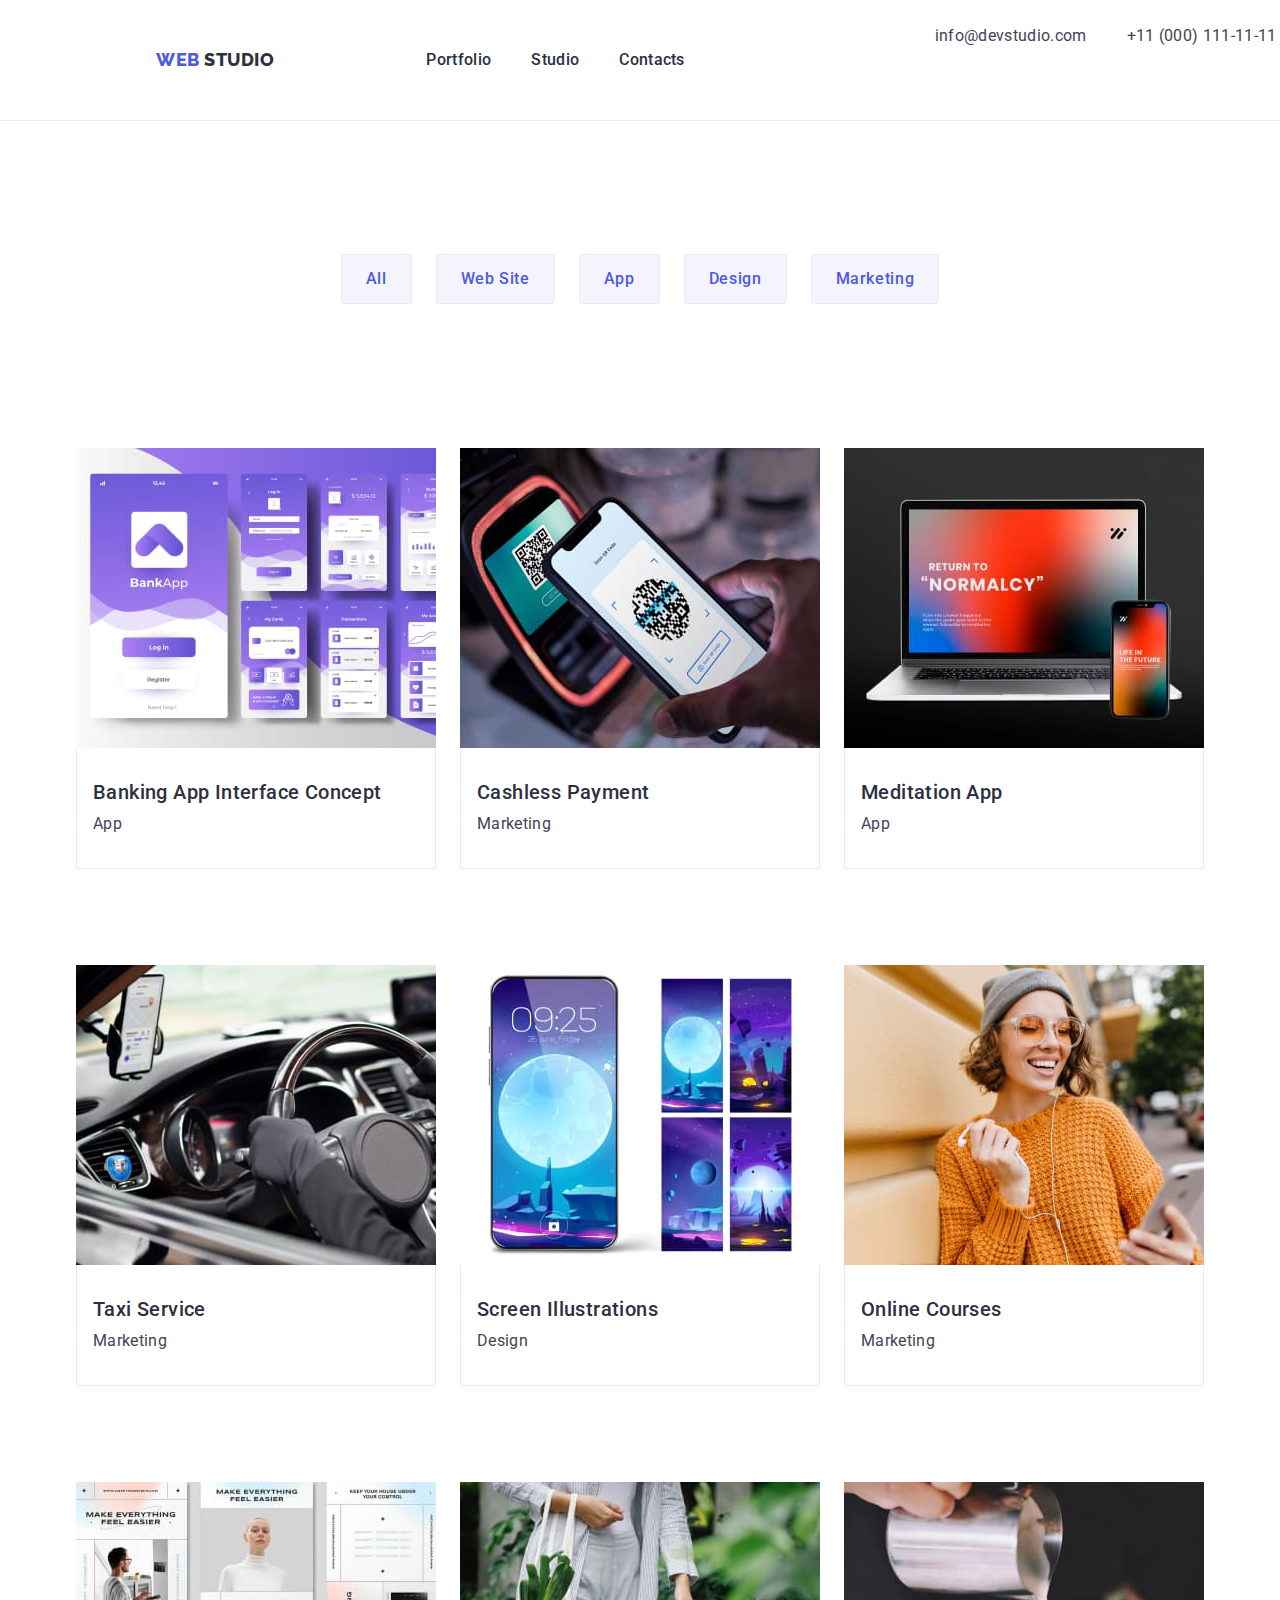
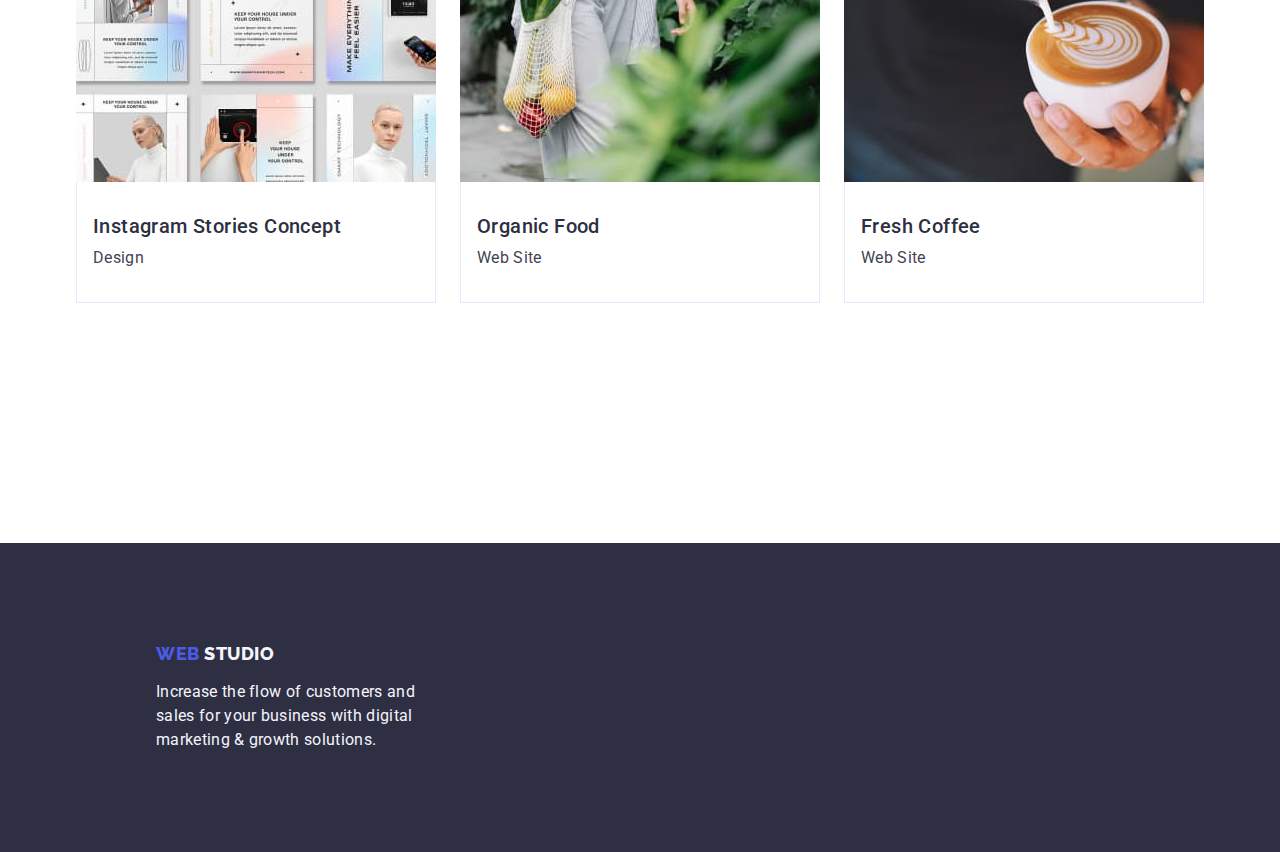
==== commit d4468e6c: "Sum 7" ====
--- a/portfolio.html
+++ b/portfolio.html
@@ -64,7 +64,7 @@
               <button class="modal-btn" type="button">Web Site</button>
             </li>
             <li class="modal button-list-mobal">
-              <button class="modal-btn tru" type="button">App</button>
+              <button class="modal-btn" type="button">App</button>
             </li>
             <li class="modal button-list-mobal">
               <button class="modal-btn" type="button">Design</button>
--- a/css/styles.css
+++ b/css/styles.css
@@ -254,6 +254,7 @@
 }
 
 .menu-item {
+    padding: 24px 0;
 color: var(--navyblue, #2E2F42);
 
     /* Body Medium */
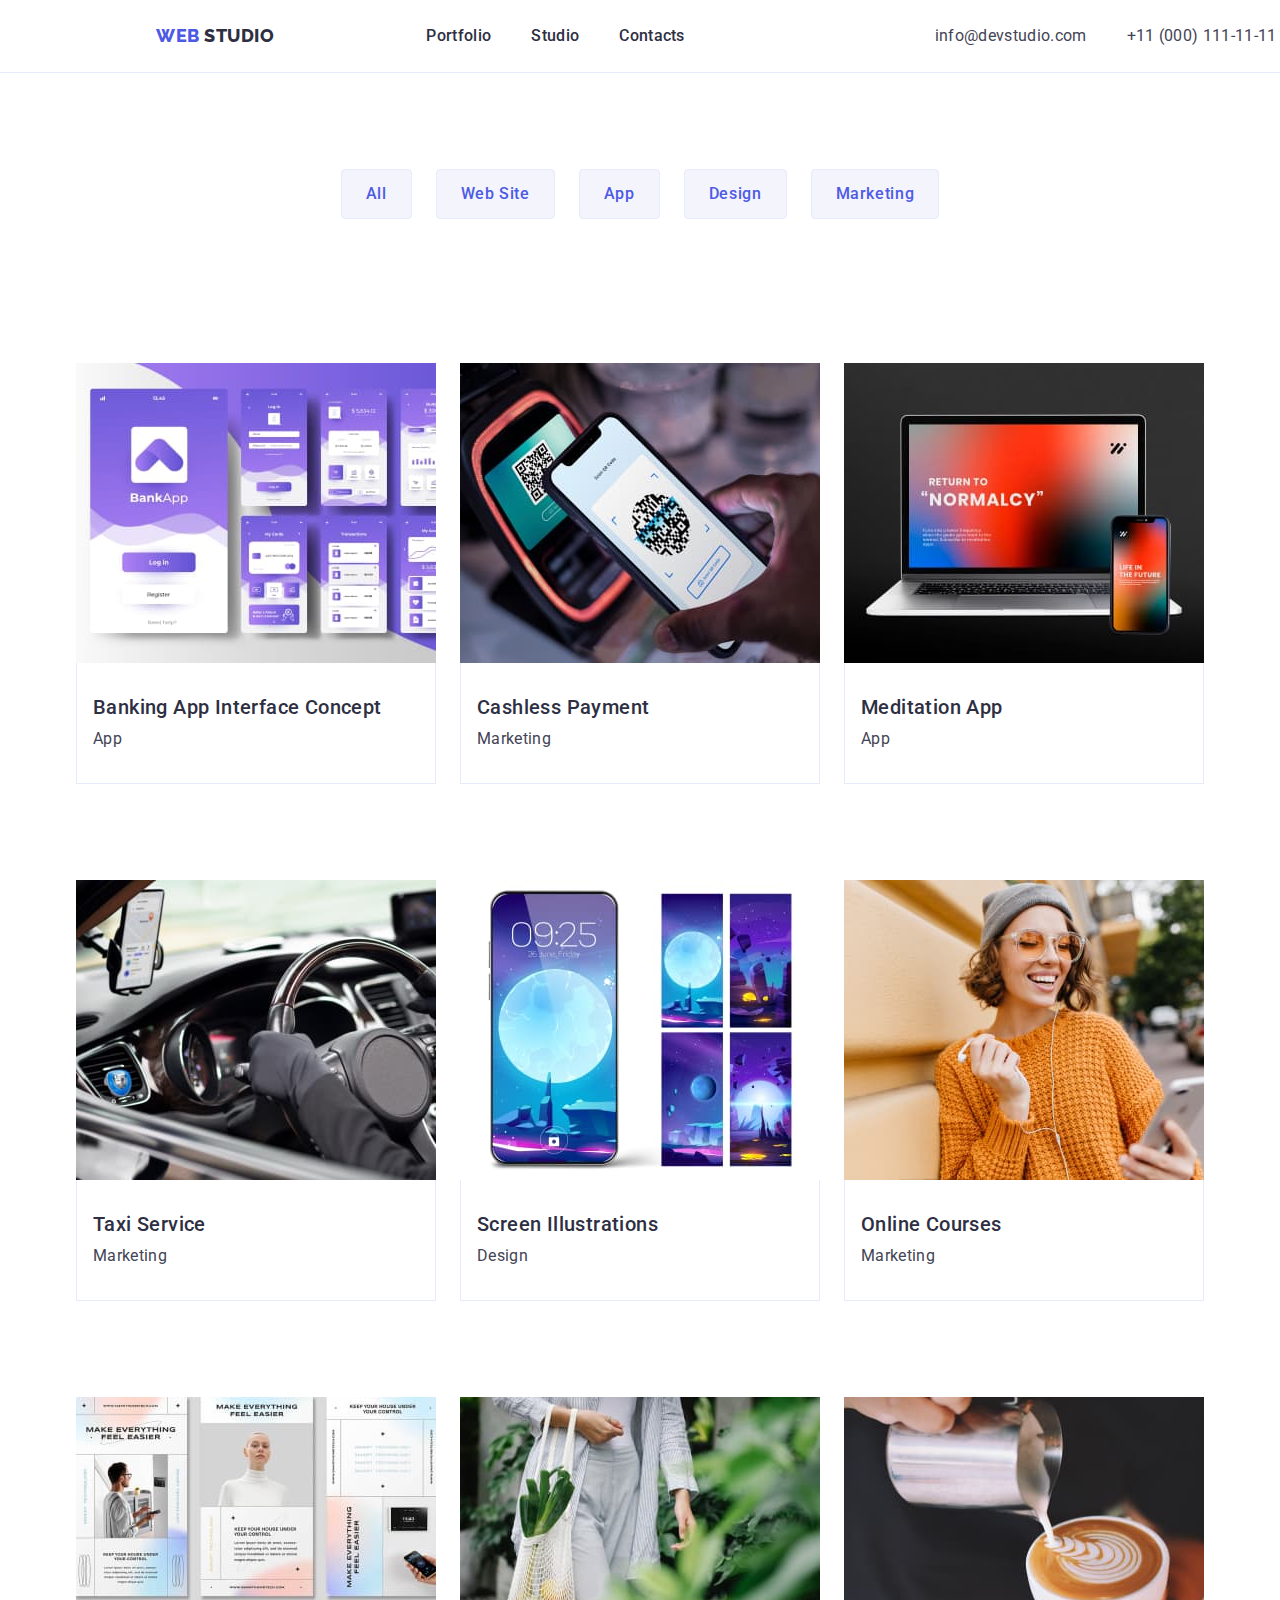
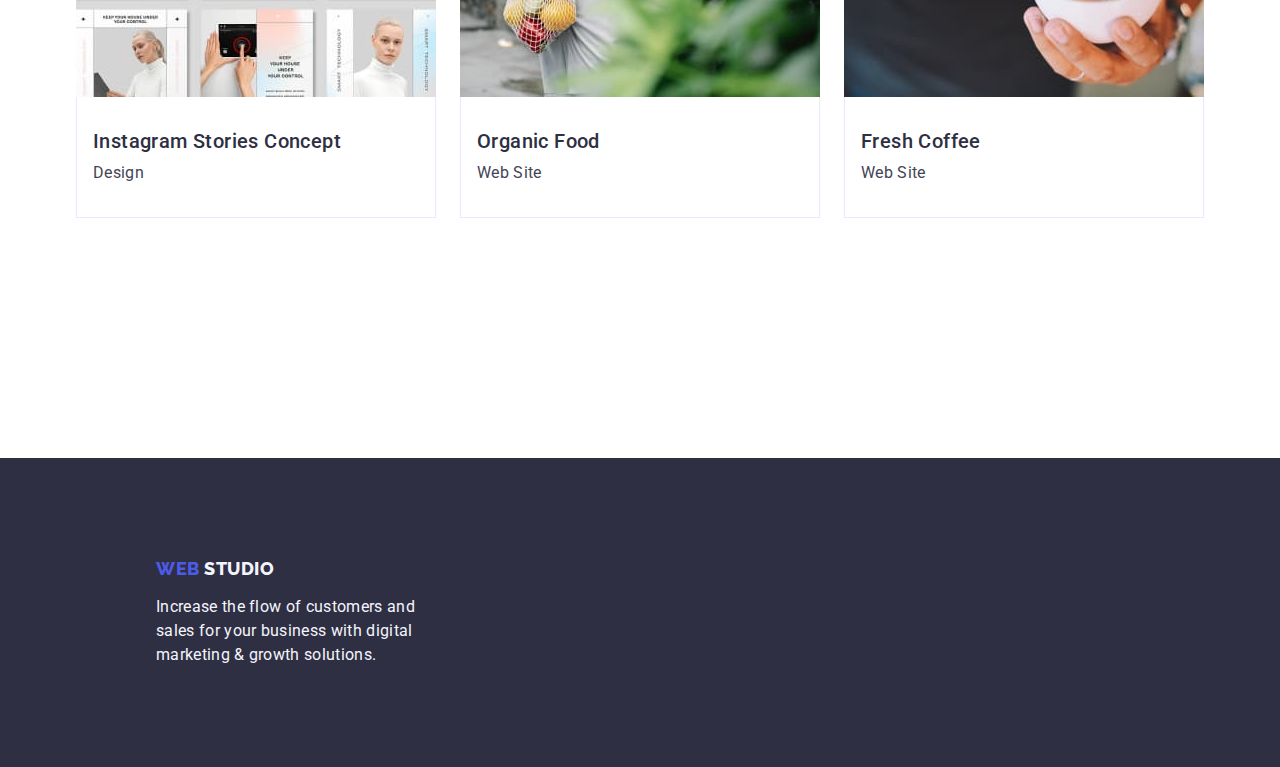
==== commit 2ca62f70: "Sum 9" ====
--- a/portfolio.html
+++ b/portfolio.html
@@ -54,7 +54,7 @@
     <main>
       <section class="section-foto">
         <div class="container">
-          <h1 class="webstudio">WebStudio 8886</h1>
+          <h1 class="visually-hidden">WebStudio 8886</h1>
 
           <ul class="list button-list">
             <li class="modal button-list-mobal">
--- a/css/styles.css
+++ b/css/styles.css
@@ -53,6 +53,21 @@
 
 }
 
+.visually-hidden {
+    position: absolute;
+    width: 1px;
+    height: 1px;
+    margin: -1px;
+    border: 0;
+    padding: 0;
+
+    white-space: nowrap;
+    clip-path: inset(100%);
+    clip: rect(0 0 0 0);
+    overflow: hidden;
+} 
+
+
 .container-header {
     display: flex;
 }
@@ -76,7 +91,6 @@
 .page-nav {
     display: flex;
     align-items: center;
-    padding: 24px 0;
      
 }
 
